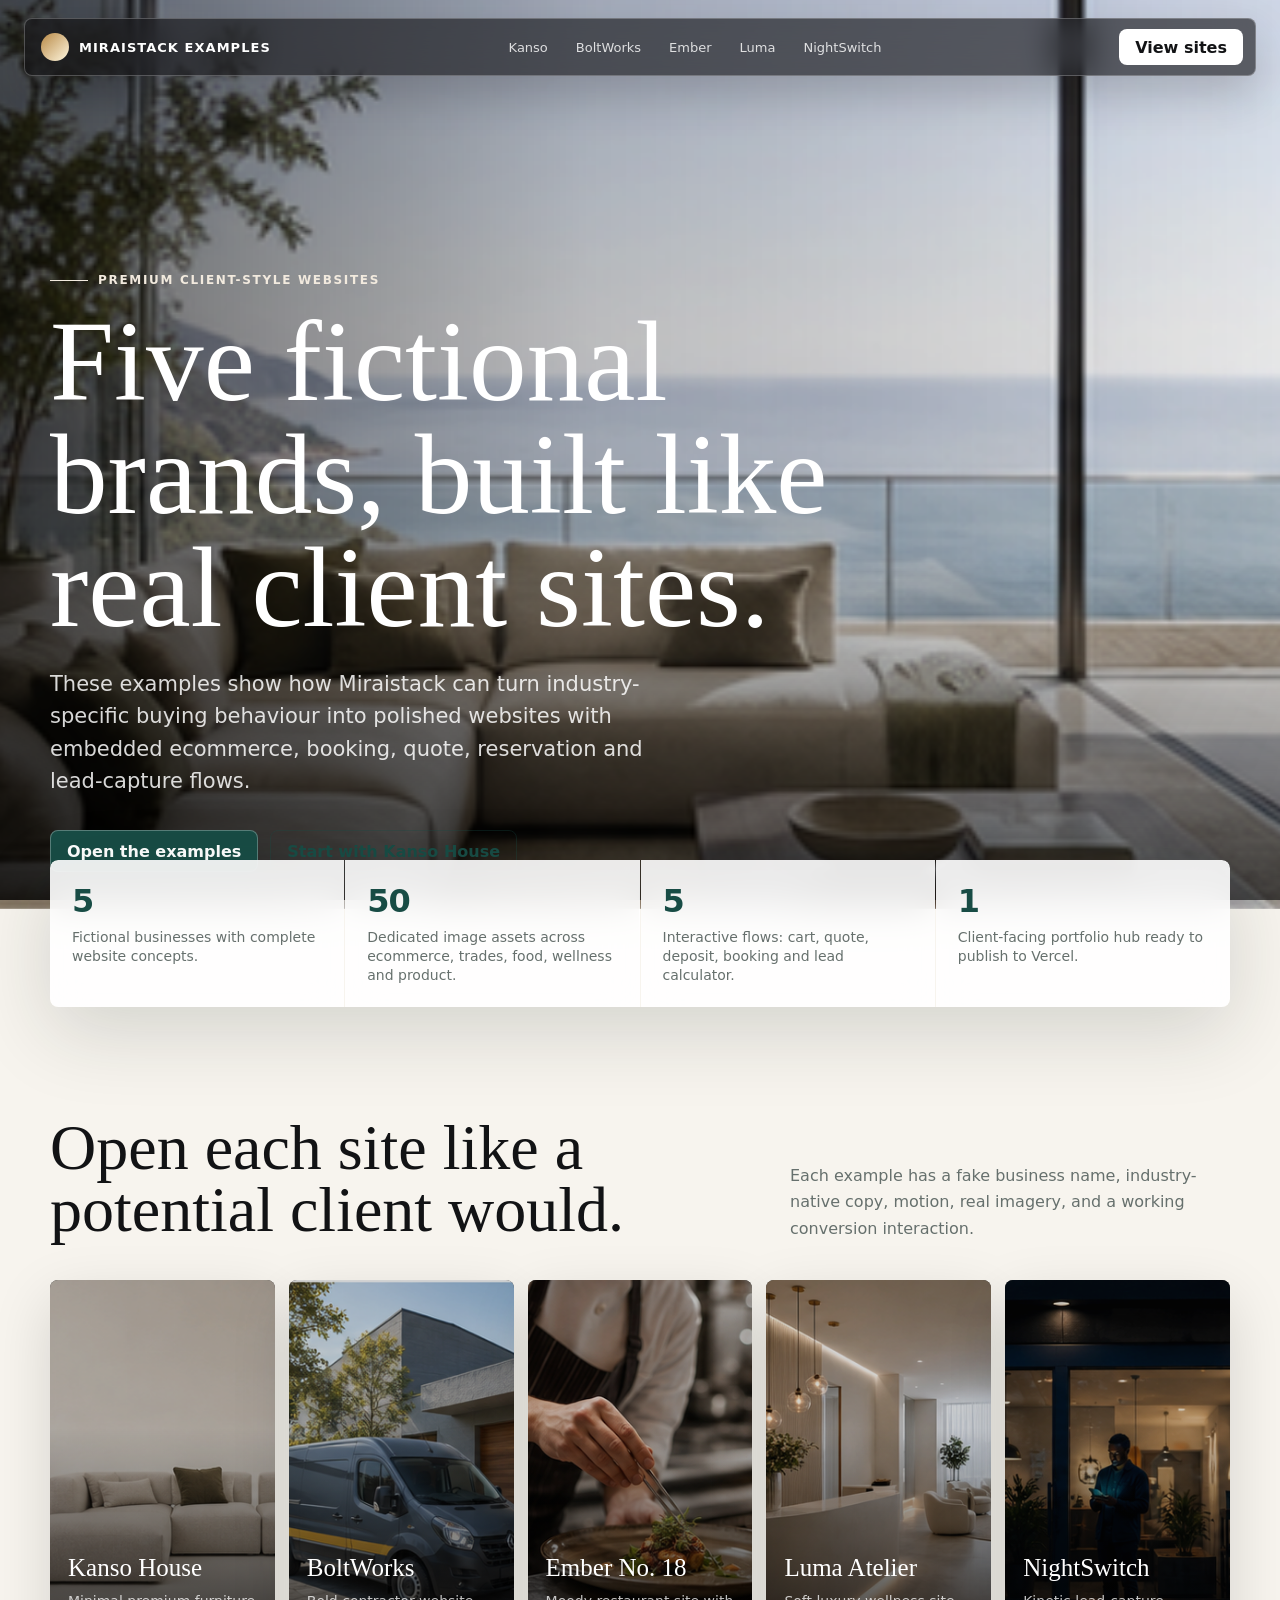
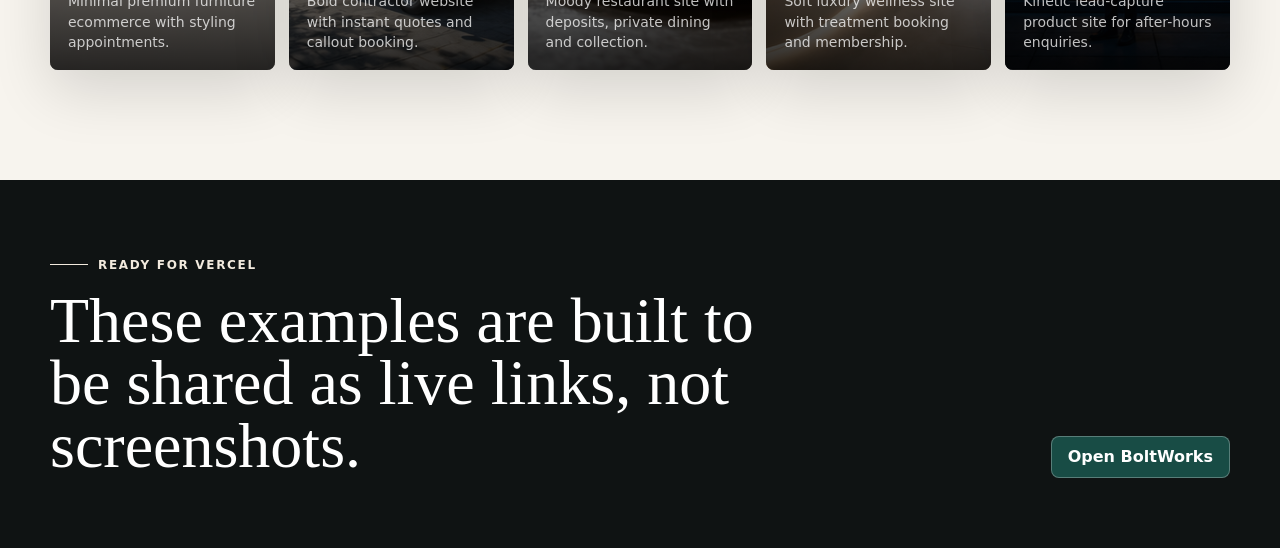
==== portfolio-sites/index.html @ a57a21d4 "Initial premium portfolio websites" ====
<!doctype html>
<html lang="en">
  <head>
    <meta charset="UTF-8" />
    <meta name="viewport" content="width=device-width, initial-scale=1.0" />
    <title>Miraistack Client Website Examples</title>
    <meta name="description" content="Five premium fictional client websites built as industry examples for ecommerce, booking, quotes, reservations, and lead capture." />
    <link rel="stylesheet" href="./styles.css" />
  </head>
  <body>
    <div class="site-shell">
      <nav class="nav">
        <a class="brand" href="./index.html"><span class="brand-mark"></span> Miraistack Examples</a>
        <div class="nav-links">
          <a href="./sites/furniture.html">Kanso</a>
          <a href="./sites/trades.html">BoltWorks</a>
          <a href="./sites/restaurant.html">Ember</a>
          <a href="./sites/wellness.html">Luma</a>
          <a href="./sites/lead-recovery.html">NightSwitch</a>
        </div>
        <a class="nav-cta" href="#examples">View sites</a>
      </nav>

      <section class="hero hub-hero">
        <img src="../assets/portfolio-images/furniture/furniture-asset-01.png" alt="Premium ecommerce website example preview" />
        <div class="hero-inner reveal">
          <span class="eyebrow">Premium client-style websites</span>
          <h1>Five fictional brands, built like real client sites.</h1>
          <p class="hero-copy">These examples show how Miraistack can turn industry-specific buying behaviour into polished websites with embedded ecommerce, booking, quote, reservation and lead-capture flows.</p>
          <div class="hero-actions">
            <a class="btn" href="#examples">Open the examples</a>
            <a class="btn secondary" href="./sites/furniture.html">Start with Kanso House</a>
          </div>
        </div>
      </section>

      <div class="metrics-strip reveal">
        <div class="metric"><strong>5</strong><span>Fictional businesses with complete website concepts.</span></div>
        <div class="metric"><strong>50</strong><span>Dedicated image assets across ecommerce, trades, food, wellness and product.</span></div>
        <div class="metric"><strong>5</strong><span>Interactive flows: cart, quote, deposit, booking and lead calculator.</span></div>
        <div class="metric"><strong>1</strong><span>Client-facing portfolio hub ready to publish to Vercel.</span></div>
      </div>

      <main>
        <section class="section" id="examples">
          <div class="section-head reveal">
            <h2>Open each site like a potential client would.</h2>
            <p>Each example has a fake business name, industry-native copy, motion, real imagery, and a working conversion interaction.</p>
          </div>
          <div class="portfolio-list">
            <a class="portfolio-tile reveal" href="./sites/furniture.html">
              <img src="../assets/portfolio-images/furniture/furniture-asset-02.png" alt="Kanso House furniture website" />
              <div><h3>Kanso House</h3><p>Minimal premium furniture ecommerce with styling appointments.</p></div>
            </a>
            <a class="portfolio-tile reveal" href="./sites/trades.html">
              <img src="../assets/portfolio-images/trades/trades-asset-01.png" alt="BoltWorks trades website" />
              <div><h3>BoltWorks</h3><p>Bold contractor website with instant quotes and callout booking.</p></div>
            </a>
            <a class="portfolio-tile reveal" href="./sites/restaurant.html">
              <img src="../assets/portfolio-images/restaurant/restaurant-asset-03.png" alt="Ember restaurant website" />
              <div><h3>Ember No. 18</h3><p>Moody restaurant site with deposits, private dining and collection.</p></div>
            </a>
            <a class="portfolio-tile reveal" href="./sites/wellness.html">
              <img src="../assets/portfolio-images/wellness/wellness-asset-01.png" alt="Luma Atelier wellness website" />
              <div><h3>Luma Atelier</h3><p>Soft luxury wellness site with treatment booking and membership.</p></div>
            </a>
            <a class="portfolio-tile reveal" href="./sites/lead-recovery.html">
              <img src="../assets/portfolio-images/lead-recovery/lead-recovery-asset-06.png" alt="NightSwitch product website" />
              <div><h3>NightSwitch</h3><p>Kinetic lead-capture product site for after-hours enquiries.</p></div>
            </a>
          </div>
        </section>
      </main>

      <footer class="footer">
        <div class="footer-inner">
          <div>
            <span class="eyebrow">Ready for Vercel</span>
            <h2>These examples are built to be shared as live links, not screenshots.</h2>
          </div>
          <a class="btn" href="./sites/trades.html">Open BoltWorks</a>
        </div>
      </footer>
    </div>
    <script src="./script.js"></script>
  </body>
</html>
---- portfolio-sites/styles.css ----
:root {
  --ink: #121315;
  --muted: #66706d;
  --line: rgba(18, 19, 21, 0.12);
  --paper: #f7f4ee;
  --panel: rgba(255, 255, 255, 0.72);
  --white: #fff;
  --accent: #184c45;
  --accent-2: #b88946;
  --soft: #e9e3d8;
  --shadow: 0 24px 80px rgba(24, 35, 32, 0.16);
  --radius: 8px;
  --font-display: "Georgia", "Times New Roman", serif;
  --font-body: Inter, ui-sans-serif, system-ui, -apple-system, BlinkMacSystemFont, "Segoe UI", sans-serif;
}

* {
  box-sizing: border-box;
}

html {
  scroll-behavior: smooth;
}

body {
  margin: 0;
  background: var(--paper);
  color: var(--ink);
  font-family: var(--font-body);
  letter-spacing: 0;
}

body.furniture {
  --accent: #473a2c;
  --accent-2: #9a6a35;
  --paper: #f5f0e8;
}

body.trades {
  --accent: #142d3c;
  --accent-2: #d1a11f;
  --paper: #f2f5f5;
}

body.restaurant {
  --accent: #17352c;
  --accent-2: #b98743;
  --paper: #f3eee6;
}

body.wellness {
  --accent: #52685e;
  --accent-2: #b69076;
  --paper: #f7f3ee;
}

body.leads {
  --accent: #173b54;
  --accent-2: #2d7d6b;
  --paper: #f5f7f8;
}

a {
  color: inherit;
  text-decoration: none;
}

img {
  display: block;
  max-width: 100%;
}

button,
input,
select,
textarea {
  font: inherit;
}

.site-shell {
  min-height: 100vh;
  overflow: hidden;
}

.nav {
  position: fixed;
  inset: 18px 24px auto;
  z-index: 20;
  display: flex;
  align-items: center;
  justify-content: space-between;
  gap: 16px;
  padding: 10px 12px 10px 16px;
  border: 1px solid rgba(255, 255, 255, 0.24);
  border-radius: var(--radius);
  background: rgba(18, 19, 21, 0.62);
  color: white;
  backdrop-filter: blur(18px);
  box-shadow: 0 18px 44px rgba(0, 0, 0, 0.18);
}

.brand {
  display: flex;
  align-items: center;
  gap: 10px;
  min-width: 0;
  font-size: 13px;
  font-weight: 700;
  letter-spacing: 0.08em;
  text-transform: uppercase;
}

.brand-mark {
  width: 28px;
  height: 28px;
  border-radius: 50%;
  background: linear-gradient(135deg, var(--accent-2), #fff7df);
}

.nav-links {
  display: flex;
  align-items: center;
  gap: 8px;
  font-size: 13px;
}

.nav-links a {
  padding: 9px 10px;
  border-radius: var(--radius);
  color: rgba(255, 255, 255, 0.82);
}

.nav-links a:hover,
.nav-links a.active {
  background: rgba(255, 255, 255, 0.13);
  color: white;
}

.nav-cta,
.btn {
  display: inline-flex;
  align-items: center;
  justify-content: center;
  gap: 8px;
  min-height: 42px;
  padding: 0 16px;
  border: 1px solid rgba(255, 255, 255, 0.28);
  border-radius: var(--radius);
  background: var(--accent);
  color: white;
  font-weight: 720;
  cursor: pointer;
  transition: transform 180ms ease, box-shadow 180ms ease, background 180ms ease;
}

.nav-cta {
  min-height: 36px;
  background: white;
  color: var(--ink);
  border: 0;
}

.btn:hover,
.nav-cta:hover {
  transform: translateY(-2px);
  box-shadow: 0 16px 34px rgba(0, 0, 0, 0.18);
}

.btn.secondary {
  background: transparent;
  color: var(--accent);
  border-color: color-mix(in srgb, var(--accent) 30%, transparent);
}

.btn.dark {
  background: #101415;
}

.hero {
  position: relative;
  min-height: 96vh;
  display: grid;
  align-items: end;
  padding: 130px 24px 28px;
  isolation: isolate;
}

.hero::after {
  content: "";
  position: absolute;
  inset: 0;
  z-index: -1;
  background:
    linear-gradient(90deg, rgba(0, 0, 0, 0.58), rgba(0, 0, 0, 0.22) 46%, rgba(0, 0, 0, 0.04)),
    linear-gradient(0deg, rgba(0, 0, 0, 0.58), transparent 38%);
}

.hero > img {
  position: absolute;
  inset: 0;
  z-index: -2;
  width: 100%;
  height: 100%;
  object-fit: cover;
  transform: scale(1.02);
  animation: settle 1600ms cubic-bezier(.2,.8,.2,1) both;
}

@keyframes settle {
  from {
    transform: scale(1.08);
    filter: saturate(0.86);
  }
  to {
    transform: scale(1.02);
    filter: saturate(1);
  }
}

.hero-inner {
  width: min(1180px, 100%);
  margin: 0 auto;
  color: white;
}

.eyebrow {
  display: inline-flex;
  align-items: center;
  gap: 10px;
  margin-bottom: 18px;
  color: color-mix(in srgb, white 82%, var(--accent-2));
  font-size: 12px;
  font-weight: 760;
  letter-spacing: 0.14em;
  text-transform: uppercase;
}

.eyebrow::before {
  content: "";
  width: 38px;
  height: 1px;
  background: currentColor;
}

h1,
h2,
h3 {
  margin: 0;
  line-height: 0.98;
  font-family: var(--font-display);
  font-weight: 520;
}

h1 {
  max-width: 840px;
  font-size: clamp(54px, 9vw, 124px);
}

h2 {
  max-width: 780px;
  font-size: clamp(38px, 5vw, 74px);
}

h3 {
  font-size: 26px;
  line-height: 1.05;
}

.hero-copy {
  max-width: 620px;
  margin: 24px 0 0;
  color: rgba(255, 255, 255, 0.84);
  font-size: clamp(17px, 2vw, 21px);
  line-height: 1.55;
}

.hero-actions {
  display: flex;
  flex-wrap: wrap;
  gap: 12px;
  margin-top: 32px;
}

.metrics-strip {
  display: grid;
  grid-template-columns: repeat(4, 1fr);
  gap: 1px;
  width: min(1180px, calc(100% - 48px));
  margin: -40px auto 0;
  position: relative;
  z-index: 2;
  border-radius: var(--radius);
  overflow: hidden;
  box-shadow: var(--shadow);
}

.metric {
  min-height: 130px;
  padding: 22px;
  background: rgba(255, 255, 255, 0.9);
  backdrop-filter: blur(18px);
}

.metric strong {
  display: block;
  font-size: 32px;
  color: var(--accent);
  letter-spacing: -0.03em;
}

.metric span {
  display: block;
  margin-top: 8px;
  color: var(--muted);
  line-height: 1.35;
  font-size: 14px;
}

main {
  position: relative;
}

.section {
  width: min(1180px, calc(100% - 48px));
  margin: 0 auto;
  padding: 110px 0;
}

.section.tight {
  padding: 70px 0;
}

.section-head {
  display: flex;
  justify-content: space-between;
  align-items: end;
  gap: 28px;
  margin-bottom: 34px;
}

.section-head p {
  max-width: 440px;
  margin: 0;
  color: var(--muted);
  line-height: 1.65;
}

.grid {
  display: grid;
  gap: 18px;
}

.grid.two {
  grid-template-columns: 1.1fr 0.9fr;
}

.grid.three {
  grid-template-columns: repeat(3, 1fr);
}

.grid.four {
  grid-template-columns: repeat(4, 1fr);
}

.card {
  border: 1px solid var(--line);
  border-radius: var(--radius);
  background: rgba(255, 255, 255, 0.64);
  box-shadow: 0 10px 42px rgba(20, 28, 25, 0.07);
  overflow: hidden;
}

.card.pad {
  padding: 24px;
}

.image-card {
  position: relative;
  min-height: 360px;
  overflow: hidden;
}

.image-card img {
  width: 100%;
  height: 100%;
  min-height: inherit;
  object-fit: cover;
  transition: transform 700ms ease;
}

.image-card:hover img {
  transform: scale(1.045);
}

.image-label {
  position: absolute;
  left: 16px;
  bottom: 16px;
  padding: 10px 12px;
  border-radius: var(--radius);
  background: rgba(255, 255, 255, 0.86);
  color: var(--ink);
  font-size: 13px;
  font-weight: 760;
  box-shadow: 0 12px 28px rgba(0, 0, 0, 0.16);
}

.product-grid {
  display: grid;
  grid-template-columns: repeat(3, 1fr);
  gap: 18px;
}

.product {
  display: grid;
  grid-template-rows: 250px auto;
}

.product img {
  width: 100%;
  height: 250px;
  object-fit: cover;
}

.product-body {
  padding: 18px;
}

.product-top {
  display: flex;
  justify-content: space-between;
  gap: 12px;
  margin-bottom: 10px;
}

.price {
  font-weight: 800;
  color: var(--accent);
}

.muted {
  color: var(--muted);
}

.small {
  font-size: 13px;
  line-height: 1.45;
}

.feature-list {
  display: grid;
  gap: 12px;
  margin: 18px 0 0;
  padding: 0;
  list-style: none;
}

.feature-list li {
  display: flex;
  gap: 10px;
  align-items: flex-start;
  color: #333a37;
  line-height: 1.45;
}

.feature-list li::before {
  content: "";
  flex: 0 0 8px;
  height: 8px;
  margin-top: 8px;
  border-radius: 50%;
  background: var(--accent-2);
}

.panel {
  padding: 28px;
  border-radius: var(--radius);
  background: #111716;
  color: white;
  box-shadow: var(--shadow);
}

.panel p,
.panel .muted {
  color: rgba(255, 255, 255, 0.72);
}

.form-grid {
  display: grid;
  grid-template-columns: repeat(2, minmax(0, 1fr));
  gap: 12px;
}

.field {
  display: grid;
  gap: 7px;
}

.field.full {
  grid-column: 1 / -1;
}

label {
  color: var(--muted);
  font-size: 12px;
  font-weight: 760;
  letter-spacing: 0.08em;
  text-transform: uppercase;
}

input,
select,
textarea {
  width: 100%;
  min-height: 46px;
  padding: 10px 12px;
  border: 1px solid var(--line);
  border-radius: var(--radius);
  background: rgba(255, 255, 255, 0.78);
  color: var(--ink);
  outline: none;
}

textarea {
  min-height: 100px;
  resize: vertical;
}

input:focus,
select:focus,
textarea:focus {
  border-color: color-mix(in srgb, var(--accent) 55%, transparent);
  box-shadow: 0 0 0 4px color-mix(in srgb, var(--accent) 12%, transparent);
}

.quote-result {
  display: grid;
  gap: 10px;
  margin-top: 18px;
  padding: 18px;
  border-radius: var(--radius);
  background: color-mix(in srgb, var(--accent) 9%, white);
  border: 1px solid color-mix(in srgb, var(--accent) 20%, transparent);
}

.quote-result strong {
  font-size: 30px;
  color: var(--accent);
}

.timeline {
  display: grid;
  grid-template-columns: repeat(4, 1fr);
  gap: 1px;
  border-radius: var(--radius);
  overflow: hidden;
}

.step {
  min-height: 210px;
  padding: 22px;
  background: rgba(255, 255, 255, 0.68);
  border: 1px solid var(--line);
}

.step .num {
  display: inline-grid;
  place-items: center;
  width: 34px;
  height: 34px;
  margin-bottom: 24px;
  border-radius: 50%;
  background: var(--accent);
  color: white;
  font-weight: 800;
}

.booking-card {
  position: sticky;
  top: 100px;
}

.floating-dashboard {
  display: grid;
  gap: 14px;
}

.dash-row {
  display: grid;
  grid-template-columns: 1fr auto;
  align-items: center;
  gap: 16px;
  padding: 14px;
  border: 1px solid rgba(255, 255, 255, 0.14);
  border-radius: var(--radius);
  background: rgba(255, 255, 255, 0.06);
}

.bar {
  height: 9px;
  border-radius: 99px;
  background: rgba(255, 255, 255, 0.14);
  overflow: hidden;
}

.bar span {
  display: block;
  height: 100%;
  width: var(--w);
  background: linear-gradient(90deg, var(--accent-2), #fff1b8);
}

.marquee {
  display: flex;
  gap: 14px;
  width: max-content;
  animation: drift 34s linear infinite;
}

.marquee-wrap {
  overflow: hidden;
  padding: 26px 0;
  border-top: 1px solid var(--line);
  border-bottom: 1px solid var(--line);
}

.marquee span {
  padding: 10px 14px;
  border: 1px solid var(--line);
  border-radius: var(--radius);
  background: rgba(255, 255, 255, 0.5);
  color: var(--muted);
  white-space: nowrap;
}

@keyframes drift {
  to {
    transform: translateX(-50%);
  }
}

.reveal {
  opacity: 0;
  transform: translateY(24px);
  transition: opacity 700ms ease, transform 700ms ease;
}

.reveal.in {
  opacity: 1;
  transform: translateY(0);
}

.footer {
  padding: 70px 24px;
  background: #0f1313;
  color: white;
}

.footer-inner {
  width: min(1180px, 100%);
  margin: 0 auto;
  display: grid;
  grid-template-columns: 1fr auto;
  gap: 24px;
  align-items: end;
}

.footer h2 {
  max-width: 720px;
}

.hub-hero {
  min-height: 100vh;
}

.portfolio-list {
  display: grid;
  grid-template-columns: repeat(5, minmax(220px, 1fr));
  gap: 14px;
  margin-top: 38px;
}

.portfolio-tile {
  position: relative;
  min-height: 390px;
  display: flex;
  align-items: end;
  overflow: hidden;
  border-radius: var(--radius);
  background: #111;
  color: white;
  box-shadow: 0 20px 60px rgba(0, 0, 0, 0.14);
}

.portfolio-tile img {
  position: absolute;
  inset: 0;
  width: 100%;
  height: 100%;
  object-fit: cover;
  opacity: 0.82;
  transition: transform 800ms ease, opacity 800ms ease;
}

.portfolio-tile:hover img {
  opacity: 0.58;
  transform: scale(1.06);
}

.portfolio-tile div {
  position: relative;
  z-index: 1;
  padding: 18px;
}

.portfolio-tile::after {
  content: "";
  position: absolute;
  inset: 0;
  background: linear-gradient(0deg, rgba(0, 0, 0, 0.78), transparent 62%);
}

.portfolio-tile h3 {
  font-size: 25px;
}

.portfolio-tile p {
  margin: 10px 0 0;
  color: rgba(255, 255, 255, 0.75);
  line-height: 1.45;
  font-size: 14px;
}

@media (max-width: 980px) {
  .nav {
    inset: 12px;
  }

  .nav-links {
    display: none;
  }

  .metrics-strip,
  .grid.two,
  .grid.three,
  .grid.four,
  .product-grid,
  .timeline,
  .portfolio-list {
    grid-template-columns: 1fr;
  }

  .section,
  .metrics-strip {
    width: min(100% - 28px, 720px);
  }

  .section {
    padding: 70px 0;
  }

  .section-head,
  .footer-inner {
    display: grid;
  }

  .booking-card {
    position: static;
  }

  .hero {
    min-height: 92vh;
    padding: 112px 14px 24px;
  }

  h1 {
    font-size: clamp(46px, 15vw, 78px);
  }

  .form-grid {
    grid-template-columns: 1fr;
  }
}
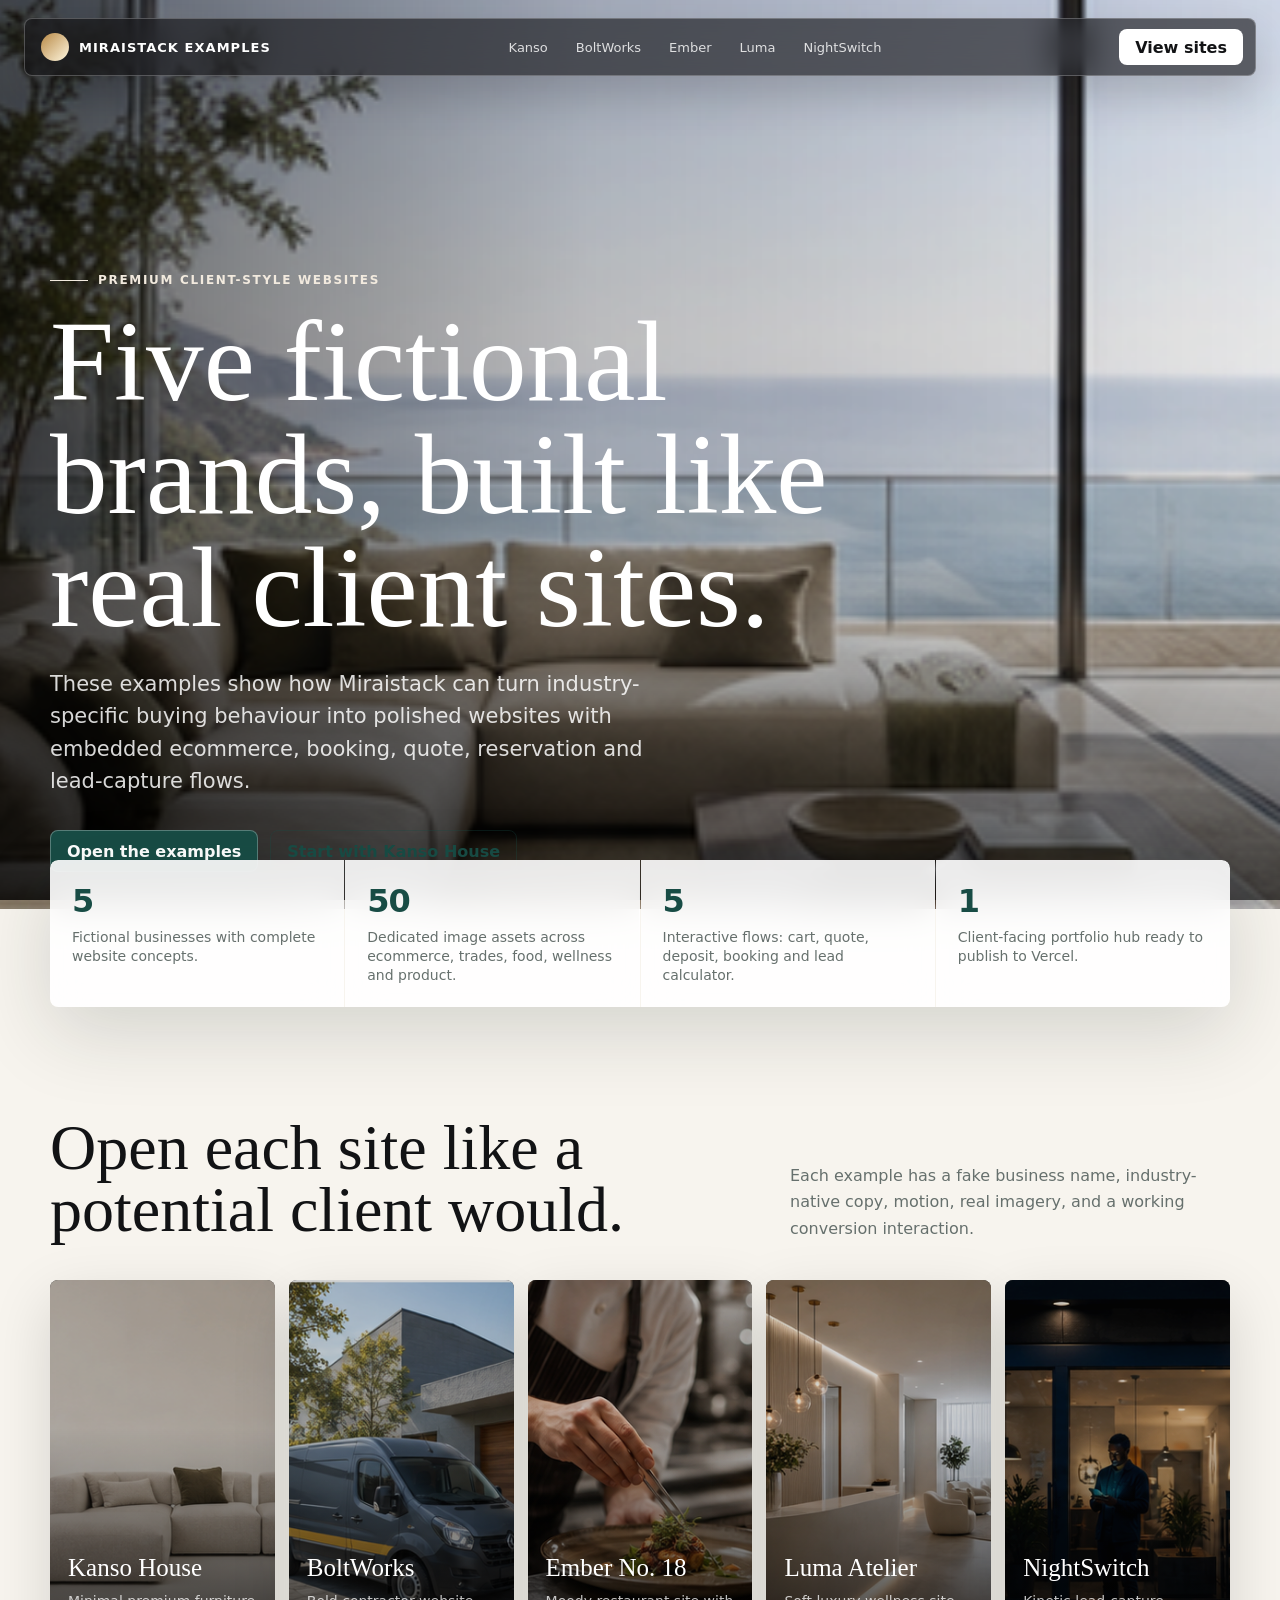
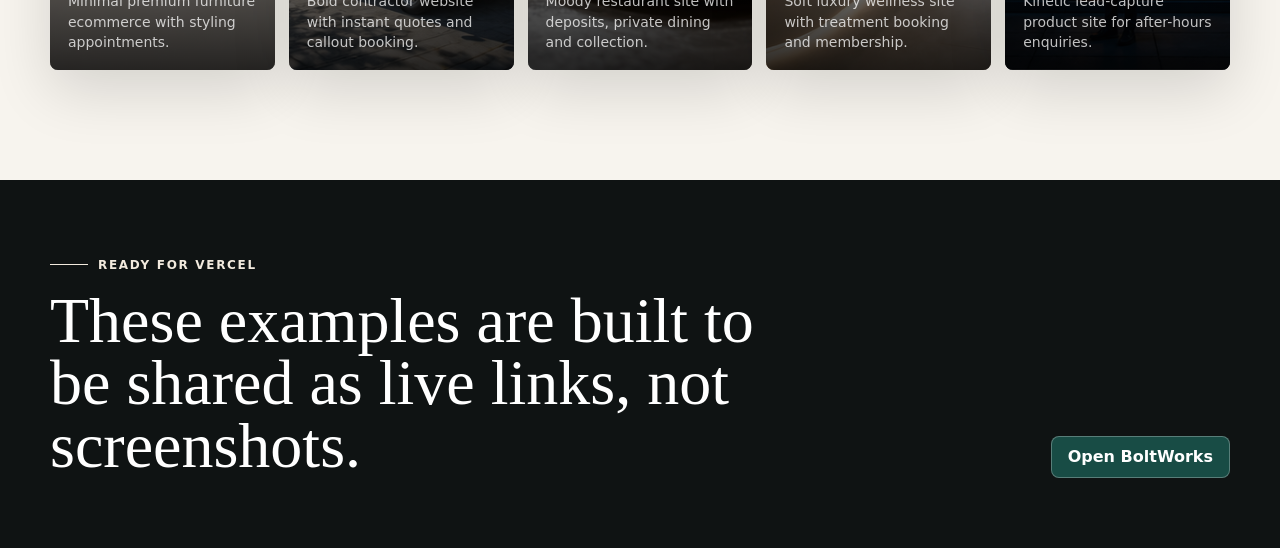
==== commit 63b83879: "Use absolute asset paths so pretty URLs render correctly Relative CSS/JS/image paths resolved agains" ====
--- a/portfolio-sites/index.html
+++ b/portfolio-sites/index.html
@@ -5,31 +5,31 @@
     <meta name="viewport" content="width=device-width, initial-scale=1.0" />
     <title>Miraistack Client Website Examples</title>
     <meta name="description" content="Five premium fictional client websites built as industry examples for ecommerce, booking, quotes, reservations, and lead capture." />
-    <link rel="stylesheet" href="./styles.css" />
+    <link rel="stylesheet" href="/portfolio-sites/styles.css" />
   </head>
   <body>
     <div class="site-shell">
       <nav class="nav">
-        <a class="brand" href="./index.html"><span class="brand-mark"></span> Miraistack Examples</a>
+        <a class="brand" href="/"><span class="brand-mark"></span> Miraistack Examples</a>
         <div class="nav-links">
-          <a href="./sites/furniture.html">Kanso</a>
-          <a href="./sites/trades.html">BoltWorks</a>
-          <a href="./sites/restaurant.html">Ember</a>
-          <a href="./sites/wellness.html">Luma</a>
-          <a href="./sites/lead-recovery.html">NightSwitch</a>
+          <a href="/kanso-house">Kanso</a>
+          <a href="/boltworks">BoltWorks</a>
+          <a href="/ember-no-18">Ember</a>
+          <a href="/luma-atelier">Luma</a>
+          <a href="/nightswitch">NightSwitch</a>
         </div>
         <a class="nav-cta" href="#examples">View sites</a>
       </nav>
 
       <section class="hero hub-hero">
-        <img src="../assets/portfolio-images/furniture/furniture-asset-01.png" alt="Premium ecommerce website example preview" />
+        <img src="/assets/portfolio-images/furniture/furniture-asset-01.png" alt="Premium ecommerce website example preview" />
         <div class="hero-inner reveal">
           <span class="eyebrow">Premium client-style websites</span>
           <h1>Five fictional brands, built like real client sites.</h1>
           <p class="hero-copy">These examples show how Miraistack can turn industry-specific buying behaviour into polished websites with embedded ecommerce, booking, quote, reservation and lead-capture flows.</p>
           <div class="hero-actions">
             <a class="btn" href="#examples">Open the examples</a>
-            <a class="btn secondary" href="./sites/furniture.html">Start with Kanso House</a>
+            <a class="btn secondary" href="/kanso-house">Start with Kanso House</a>
           </div>
         </div>
       </section>
@@ -48,24 +48,24 @@
             <p>Each example has a fake business name, industry-native copy, motion, real imagery, and a working conversion interaction.</p>
           </div>
           <div class="portfolio-list">
-            <a class="portfolio-tile reveal" href="./sites/furniture.html">
-              <img src="../assets/portfolio-images/furniture/furniture-asset-02.png" alt="Kanso House furniture website" />
+            <a class="portfolio-tile reveal" href="/kanso-house">
+              <img src="/assets/portfolio-images/furniture/furniture-asset-02.png" alt="Kanso House furniture website" />
               <div><h3>Kanso House</h3><p>Minimal premium furniture ecommerce with styling appointments.</p></div>
             </a>
-            <a class="portfolio-tile reveal" href="./sites/trades.html">
-              <img src="../assets/portfolio-images/trades/trades-asset-01.png" alt="BoltWorks trades website" />
+            <a class="portfolio-tile reveal" href="/boltworks">
+              <img src="/assets/portfolio-images/trades/trades-asset-01.png" alt="BoltWorks trades website" />
               <div><h3>BoltWorks</h3><p>Bold contractor website with instant quotes and callout booking.</p></div>
             </a>
-            <a class="portfolio-tile reveal" href="./sites/restaurant.html">
-              <img src="../assets/portfolio-images/restaurant/restaurant-asset-03.png" alt="Ember restaurant website" />
+            <a class="portfolio-tile reveal" href="/ember-no-18">
+              <img src="/assets/portfolio-images/restaurant/restaurant-asset-03.png" alt="Ember restaurant website" />
               <div><h3>Ember No. 18</h3><p>Moody restaurant site with deposits, private dining and collection.</p></div>
             </a>
-            <a class="portfolio-tile reveal" href="./sites/wellness.html">
-              <img src="../assets/portfolio-images/wellness/wellness-asset-01.png" alt="Luma Atelier wellness website" />
+            <a class="portfolio-tile reveal" href="/luma-atelier">
+              <img src="/assets/portfolio-images/wellness/wellness-asset-01.png" alt="Luma Atelier wellness website" />
               <div><h3>Luma Atelier</h3><p>Soft luxury wellness site with treatment booking and membership.</p></div>
             </a>
-            <a class="portfolio-tile reveal" href="./sites/lead-recovery.html">
-              <img src="../assets/portfolio-images/lead-recovery/lead-recovery-asset-06.png" alt="NightSwitch product website" />
+            <a class="portfolio-tile reveal" href="/nightswitch">
+              <img src="/assets/portfolio-images/lead-recovery/lead-recovery-asset-06.png" alt="NightSwitch product website" />
               <div><h3>NightSwitch</h3><p>Kinetic lead-capture product site for after-hours enquiries.</p></div>
             </a>
           </div>
@@ -78,10 +78,10 @@
             <span class="eyebrow">Ready for Vercel</span>
             <h2>These examples are built to be shared as live links, not screenshots.</h2>
           </div>
-          <a class="btn" href="./sites/trades.html">Open BoltWorks</a>
+          <a class="btn" href="/boltworks">Open BoltWorks</a>
         </div>
       </footer>
     </div>
-    <script src="./script.js"></script>
+    <script src="/portfolio-sites/script.js"></script>
   </body>
 </html>
